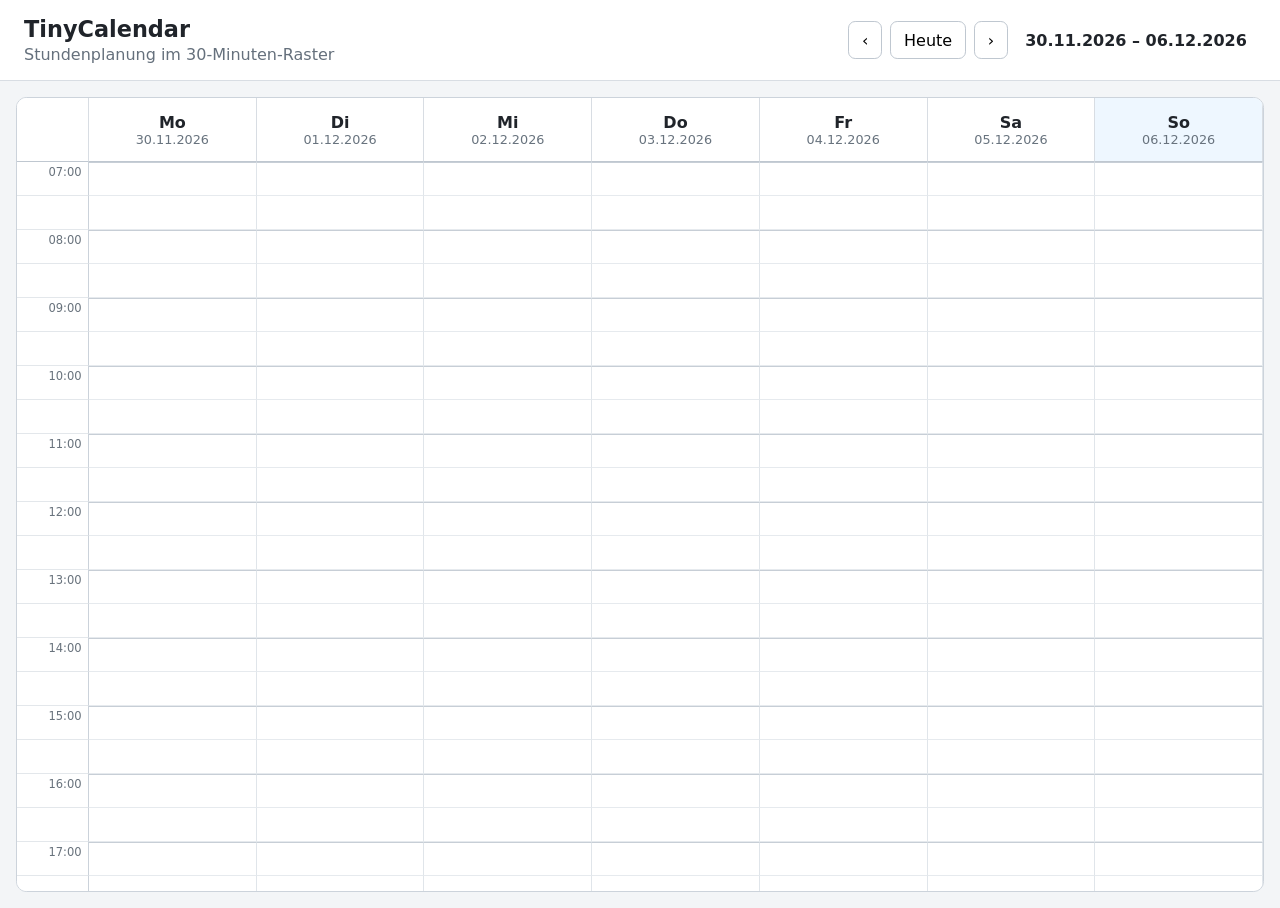
==== index.html @ e51d397f "Initialcommit" ====
<!doctype html>
<html lang="de">
<head>
  <meta charset="utf-8">
  <meta name="viewport" content="width=device-width, initial-scale=1">
  <title>TinyCalendar – Stundenplanung</title>
  <link rel="stylesheet" href="assets/css/calendar.css">
</head>
<body>
  <header class="app-header">
    <div>
      <h1>TinyCalendar</h1>
      <p>Stundenplanung im 30-Minuten-Raster</p>
    </div>
    <nav class="toolbar" aria-label="Kalendersteuerung">
      <button id="prevWeek" type="button" aria-label="Vorherige Woche">‹</button>
      <button id="today" type="button">Heute</button>
      <button id="nextWeek" type="button" aria-label="Nächste Woche">›</button>
      <strong id="weekLabel" aria-live="polite"></strong>
    </nav>
  </header>

  <main class="calendar-shell">
    <section class="calendar" aria-label="Wochenkalender">
      <div id="calendarGrid" class="calendar-grid"></div>
    </section>
  </main>

  <dialog id="lessonDialog">
    <form id="lessonForm" method="dialog">
      <h2 id="dialogTitle">Unterrichtsstunde planen</h2>
      <input id="lessonId" type="hidden">
      <label>Datum<input id="lessonDate" type="date" required></label>
      <div class="form-row">
        <label>Beginn<input id="lessonStart" type="time" step="1800" required></label>
        <label>Ende<input id="lessonEnd" type="time" step="1800" required></label>
      </div>
      <label>Schüler/in<input id="studentName" type="text" maxlength="120" required></label>
      <label>Fach<input id="subject" type="text" maxlength="120"></label>
      <label>Notiz<textarea id="notes" rows="3"></textarea></label>
      <p id="formError" class="error" role="alert"></p>
      <div class="dialog-actions">
        <button id="deleteLesson" class="danger" type="button" hidden>Löschen</button>
        <span></span>
        <button id="cancelDialog" type="button">Abbrechen</button>
        <button class="primary" type="submit">Speichern</button>
      </div>
    </form>
  </dialog>

  <script src="assets/js/nojquery.core.js"></script>
  <script src="assets/js/calendar.js"></script>
</body>
</html>
---- assets/css/calendar.css ----
:root { font-family: Inter, system-ui, sans-serif; color: #20242a; background: #f3f5f7; }
* { box-sizing: border-box; }
body { margin: 0; min-width: 980px; }
button, input, textarea { font: inherit; }
button { cursor: pointer; }
.app-header { display:flex; align-items:center; justify-content:space-between; gap:2rem; padding:1rem 1.5rem; background:#fff; border-bottom:1px solid #d8dde3; }
h1 { margin:0; font-size:1.4rem; } .app-header p { margin:.2rem 0 0; color:#65707c; }
.toolbar { display:flex; align-items:center; gap:.5rem; }
.toolbar button, .dialog-actions button { border:1px solid #bfc7d0; background:#fff; border-radius:.45rem; padding:.55rem .8rem; }
#weekLabel { min-width:15rem; text-align:center; }
.calendar-shell { padding:1rem; }
.calendar { overflow:auto; max-height:calc(100vh - 105px); background:#fff; border:1px solid #ccd3db; border-radius:.65rem; }
.calendar-grid { display:grid; grid-template-columns:72px repeat(7, minmax(125px, 1fr)); position:relative; }
.corner, .day-head { position:sticky; top:0; z-index:5; background:#fff; min-height:64px; border-bottom:1px solid #bfc7d0; }
.corner { left:0; z-index:6; border-right:1px solid #d8dde3; }
.day-head { display:flex; flex-direction:column; justify-content:center; align-items:center; border-right:1px solid #d8dde3; }
.day-head.today { background:#eef7ff; } .day-head span { color:#68737e; font-size:.8rem; }
.time-label { position:sticky; left:0; z-index:3; height:34px; padding:.15rem .4rem 0 0; text-align:right; font-size:.72rem; color:#69737d; background:#fff; border-right:1px solid #cbd2da; border-bottom:1px solid #e3e7eb; }
.time-label.half { color:transparent; }
.slot { height:34px; position:relative; border-right:1px solid #e0e5ea; border-bottom:1px solid #e6eaee; background:#fff; }
.slot.hour { border-top:1px solid #c7ced6; }
.slot:hover, .slot:focus { outline:none; background:#edf7ff; }
.slot.selected { background:#dcefff; }
.lesson { position:absolute; z-index:4; left:4px; right:4px; top:2px; min-height:30px; padding:.25rem .35rem; border:1px solid #5685b2; border-radius:.4rem; background:#dcecff; overflow:hidden; font-size:.75rem; line-height:1.15; box-shadow:0 1px 3px rgba(0,0,0,.12); cursor:pointer; }
.lesson strong { display:block; white-space:nowrap; overflow:hidden; text-overflow:ellipsis; }
.lesson small { display:block; opacity:.75; }
dialog { width:min(520px, calc(100vw - 2rem)); border:0; border-radius:.7rem; padding:0; box-shadow:0 20px 60px rgba(0,0,0,.25); }
dialog::backdrop { background:rgba(20,28,36,.45); }
#lessonForm { padding:1.25rem; display:grid; gap:.85rem; }
#lessonForm h2 { margin:0 0 .3rem; }
#lessonForm label { display:grid; gap:.3rem; font-weight:600; }
#lessonForm input, #lessonForm textarea { width:100%; border:1px solid #bbc4ce; border-radius:.4rem; padding:.55rem; font-weight:400; }
.form-row { display:grid; grid-template-columns:1fr 1fr; gap:.75rem; }
.dialog-actions { display:grid; grid-template-columns:auto 1fr auto auto; gap:.5rem; align-items:center; margin-top:.35rem; }
.primary { background:#1769aa !important; color:#fff; border-color:#1769aa !important; }
.danger { color:#a31818; border-color:#d7a7a7 !important; }
.error { min-height:1.2em; margin:0; color:#b00020; }
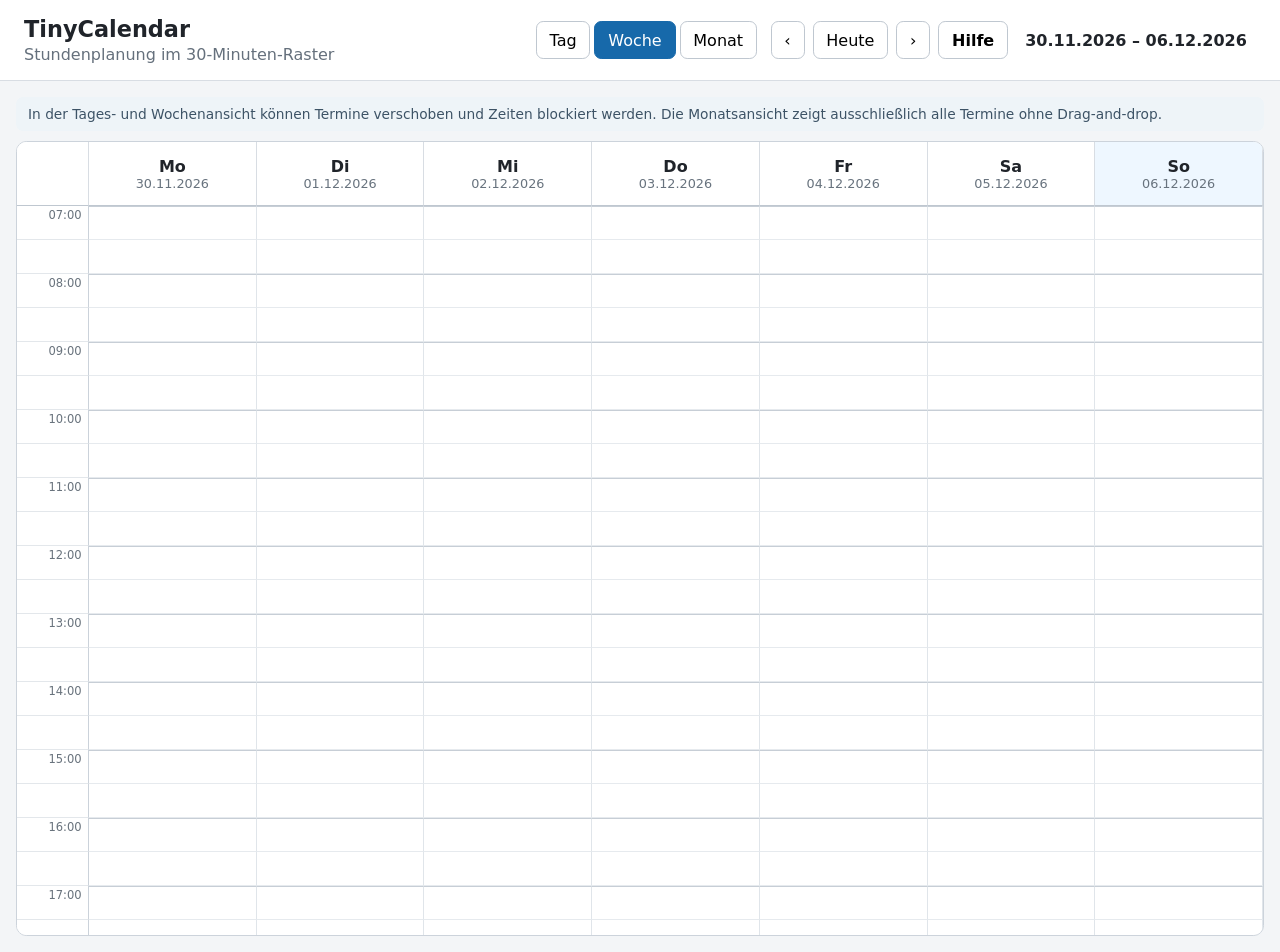
==== commit 607d173e: "Sicherungscommit vor Umbau" ====
--- a/index.html
+++ b/index.html
@@ -13,14 +13,21 @@
       <p>Stundenplanung im 30-Minuten-Raster</p>
     </div>
     <nav class="toolbar" aria-label="Kalendersteuerung">
-      <button id="prevWeek" type="button" aria-label="Vorherige Woche">‹</button>
+      <div class="view-switch" role="group" aria-label="Kalenderansicht">
+        <button id="dayView" type="button" aria-pressed="false">Tag</button>
+        <button id="weekView" class="active" type="button" aria-pressed="true">Woche</button>
+        <button id="monthView" type="button" aria-pressed="false">Monat</button>
+      </div>
+      <button id="prevWeek" type="button" aria-label="Vorheriger Zeitraum">‹</button>
       <button id="today" type="button">Heute</button>
-      <button id="nextWeek" type="button" aria-label="Nächste Woche">›</button>
+      <button id="nextWeek" type="button" aria-label="Nächster Zeitraum">›</button>
+      <button id="helpButton" class="help-button" type="button" aria-haspopup="dialog">Hilfe</button>
       <strong id="weekLabel" aria-live="polite"></strong>
     </nav>
   </header>
 
   <main class="calendar-shell">
+    <p id="calendarStatus" class="calendar-status info" role="status" aria-live="polite">In der Tages- und Wochenansicht können Termine verschoben und Zeiten blockiert werden. Die Monatsansicht zeigt ausschließlich alle Termine ohne Drag-and-drop.</p>
     <section class="calendar" aria-label="Wochenkalender">
       <div id="calendarGrid" class="calendar-grid"></div>
     </section>
@@ -28,16 +35,22 @@
 
   <dialog id="lessonDialog">
     <form id="lessonForm" method="dialog">
-      <h2 id="dialogTitle">Unterrichtsstunde planen</h2>
+      <h2 id="dialogTitle">Termin anlegen</h2>
       <input id="lessonId" type="hidden">
       <label>Datum<input id="lessonDate" type="date" required></label>
       <div class="form-row">
         <label>Beginn<input id="lessonStart" type="time" step="1800" required></label>
         <label>Ende<input id="lessonEnd" type="time" step="1800" required></label>
       </div>
-      <label>Schüler/in<input id="studentName" type="text" maxlength="120" required></label>
-      <label>Fach<input id="subject" type="text" maxlength="120"></label>
-      <label>Notiz<textarea id="notes" rows="3"></textarea></label>
+      <div class="form-row three-columns">
+        <label>Rollen-ID<input id="toRole" type="number" min="0" step="1" required></label>
+        <label>Tutor-ID<input id="toTutor" type="number" min="0" step="1" required></label>
+        <label>Student-ID<input id="toStudent" type="number" min="0" step="1" required></label>
+      </div>
+      <label class="checkbox-label"><input id="lessonActiv" type="checkbox" checked> Termin aktiv</label>
+      <label>Thema<textarea id="lessonThema" rows="2"></textarea></label>
+      <label>Beschreibung<textarea id="lessonDescription" rows="3"></textarea></label>
+      <label>Anlagen / Dateinamen<textarea id="lessonAppendizies" rows="3" placeholder="Ein Dateiname je Zeile, alternativ Komma oder Semikolon"></textarea></label>
       <p id="formError" class="error" role="alert"></p>
       <div class="dialog-actions">
         <button id="deleteLesson" class="danger" type="button" hidden>Löschen</button>
@@ -48,7 +61,20 @@
     </form>
   </dialog>
 
+  <dialog id="helpDialog" class="help-dialog" aria-labelledby="helpDialogTitle">
+    <div class="help-dialog-shell">
+      <header class="help-dialog-header">
+        <div>
+          <h2 id="helpDialogTitle">Kalenderhilfe</h2>
+          <p id="helpDialogSubtitle">Bedienungsanleitung</p>
+        </div>
+        <button id="closeHelp" type="button" aria-label="Hilfefenster schließen">×</button>
+      </header>
+      <iframe id="helpFrame" title="Bedienungsanleitung des Kalenders" src="help/index.html"></iframe>
+    </div>
+  </dialog>
+
   <script src="assets/js/nojquery.core.js"></script>
-  <script src="assets/js/calendar.js"></script>
+  <script src="assets/js/bootstrap.js"></script>
 </body>
 </html>
--- a/assets/css/calendar.css
+++ b/assets/css/calendar.css
@@ -35,3 +35,115 @@
 .primary { background:#1769aa !important; color:#fff; border-color:#1769aa !important; }
 .danger { color:#a31818; border-color:#d7a7a7 !important; }
 .error { min-height:1.2em; margin:0; color:#b00020; }
+.calendar-status { margin:0 0 .65rem; min-height:1.35rem; padding:.55rem .75rem; border-radius:.45rem; font-size:.86rem; }
+.calendar-status.info { background:#eef4f8; color:#3d5366; }
+.calendar-status.success { background:#e8f6ec; color:#215f31; }
+.calendar-status.error { background:#fdecec; color:#8a2020; }
+.lesson[draggable="true"] { cursor:grab; }
+.lesson.dragging { opacity:.45; cursor:grabbing; box-shadow:none; }
+.slot.drop-target { background:#d5edff; outline:2px solid #1769aa; outline-offset:-2px; }
+
+/* Versetzte Darstellung zeitlich überlappender Termine */
+.lesson.overlapping {
+  z-index: 4;
+  padding: .22rem .28rem;
+  border-width: 1px;
+}
+.lesson.overlapping:hover,
+.lesson.overlapping:focus {
+  z-index: 8;
+  min-width: 112px;
+  overflow: visible;
+  box-shadow: 0 4px 12px rgba(0,0,0,.22);
+}
+.lesson-time,
+.lesson-description {
+  display: block;
+  white-space: normal;
+  overflow-wrap: anywhere;
+}
+.lesson-description {
+  margin-top: .12rem;
+  opacity: .88 !important;
+}
+.form-row.three-columns { grid-template-columns: repeat(3, 1fr); }
+#lessonForm .checkbox-label { display:flex; grid-template-columns:none; flex-direction:row; align-items:center; gap:.55rem; }
+#lessonForm .checkbox-label input { width:auto; }
+.lesson.inactive { opacity:.58; border-style:dashed; }
+
+/* Rechtsklick-Blockierungen: eigenständige Zeitbereiche, keine Termine */
+.slot.blocked {
+  background: repeating-linear-gradient(
+    135deg,
+    #f4d7d7 0,
+    #f4d7d7 8px,
+    #edc4c4 8px,
+    #edc4c4 16px
+  );
+  box-shadow: inset 0 0 0 1px #c97979;
+  cursor: not-allowed;
+}
+.slot.blocked:hover,
+.slot.blocked:focus {
+  background: repeating-linear-gradient(
+    135deg,
+    #efcccc 0,
+    #efcccc 8px,
+    #e7b7b7 8px,
+    #e7b7b7 16px
+  );
+  outline: 2px solid #a84b4b;
+  outline-offset: -2px;
+}
+.slot.blocked.drop-target { outline: none; }
+
+/* Strg + Rechtsziehen: Vorschau für zusammenhängende Sperrbereiche */
+.slot.block-range-preview {
+  position: relative;
+  z-index: 2;
+  outline: 2px solid currentColor;
+  outline-offset: -2px;
+}
+.slot.block-preview-add {
+  color: #8f2f2f;
+  background: repeating-linear-gradient(135deg, #f1bebe 0, #f1bebe 7px, #df9292 7px, #df9292 14px);
+}
+.slot.block-preview-remove {
+  color: #21663a;
+  background: repeating-linear-gradient(135deg, #cfead7 0, #cfead7 7px, #a9d7b6 7px, #a9d7b6 14px);
+  cursor: grabbing;
+}
+
+
+/* Umschaltung Wochen-/Monatsansicht */
+.view-switch { display:flex; gap:.25rem; margin-right:.35rem; }
+.view-switch button.active { background:#1769aa; color:#fff; border-color:#1769aa; }
+.calendar-grid.week-grid { grid-template-columns:72px repeat(7, minmax(125px, 1fr)); }
+.calendar-grid.month-grid { grid-template-columns:repeat(7, minmax(140px, 1fr)); align-items:stretch; min-width:980px; }
+.month-weekday { position:sticky; top:0; z-index:5; padding:.65rem; text-align:center; font-weight:700; background:#fff; border-right:1px solid #d8dde3; border-bottom:1px solid #bfc7d0; }
+.month-day { min-height:150px; padding:.45rem; background:#fff; border-right:1px solid #dfe4e9; border-bottom:1px solid #dfe4e9; overflow:hidden; }
+.month-day.outside { background:#f7f8f9; color:#8b949d; }
+.month-day.today { box-shadow:inset 0 0 0 2px #1769aa; background:#f3f9ff; }
+.month-day-number { display:flex; justify-content:flex-end; min-height:1.5rem; font-weight:700; }
+.month-lessons { display:grid; gap:.28rem; }
+.month-lesson { display:grid; gap:.08rem; padding:.3rem .38rem; border:1px solid #7da4c9; border-radius:.35rem; background:#e5f1ff; font-size:.72rem; line-height:1.2; overflow:hidden; cursor:default; user-select:text; }
+.month-lesson time { font-weight:700; color:#345c7e; }
+.month-lesson strong, .month-lesson span { white-space:normal; overflow-wrap:anywhere; }
+.month-lesson.inactive { opacity:.55; border-style:dashed; }
+
+/* Tagesansicht: gleiche Interaktion wie die Wochenansicht, aber nur eine Tagesspalte */
+.calendar-grid.day-grid { grid-template-columns:72px minmax(500px, 1fr); min-width:720px; }
+.calendar-grid.day-grid .day-head { align-items:flex-start; padding-left:1rem; }
+.calendar-grid.day-grid .lesson { font-size:.8rem; }
+
+
+/* Integriertes Hilfefenster */
+.help-button { font-weight:700; }
+.help-dialog { width:min(980px, calc(100vw - 2rem)); height:min(780px, calc(100vh - 2rem)); padding:0; overflow:hidden; }
+.help-dialog-shell { height:100%; display:grid; grid-template-rows:auto 1fr; background:#fff; }
+.help-dialog-header { display:flex; align-items:center; justify-content:space-between; gap:1rem; padding:.85rem 1rem; border-bottom:1px solid #d8dde3; background:#f8fafc; }
+.help-dialog-header h2 { margin:0; font-size:1.15rem; }
+.help-dialog-header p { margin:.15rem 0 0; color:#65707c; font-size:.82rem; }
+#closeHelp { width:2.35rem; height:2.35rem; padding:0; border:1px solid #bfc7d0; border-radius:.45rem; background:#fff; font-size:1.5rem; line-height:1; }
+#helpFrame { width:100%; height:100%; border:0; background:#fff; }
+@media (max-width: 1100px) { .app-header { align-items:flex-start; flex-direction:column; } .toolbar { flex-wrap:wrap; } }
